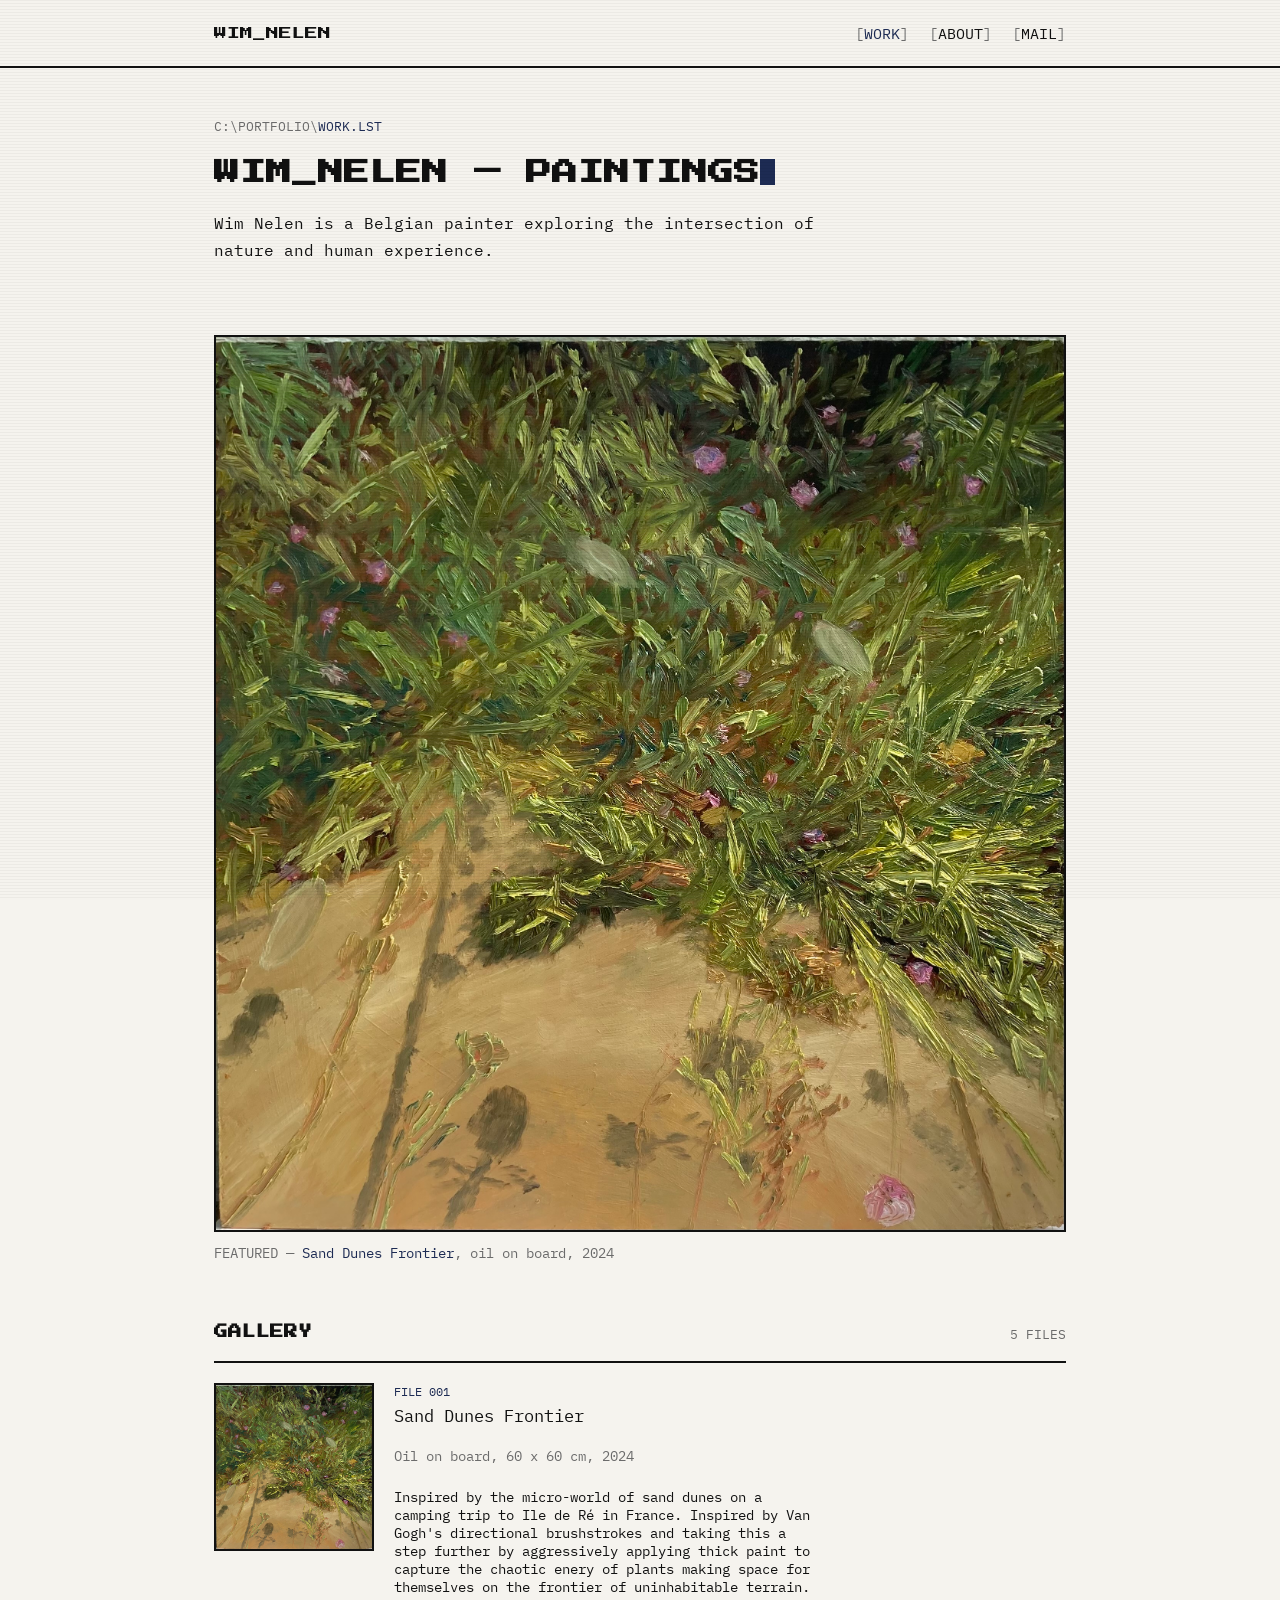
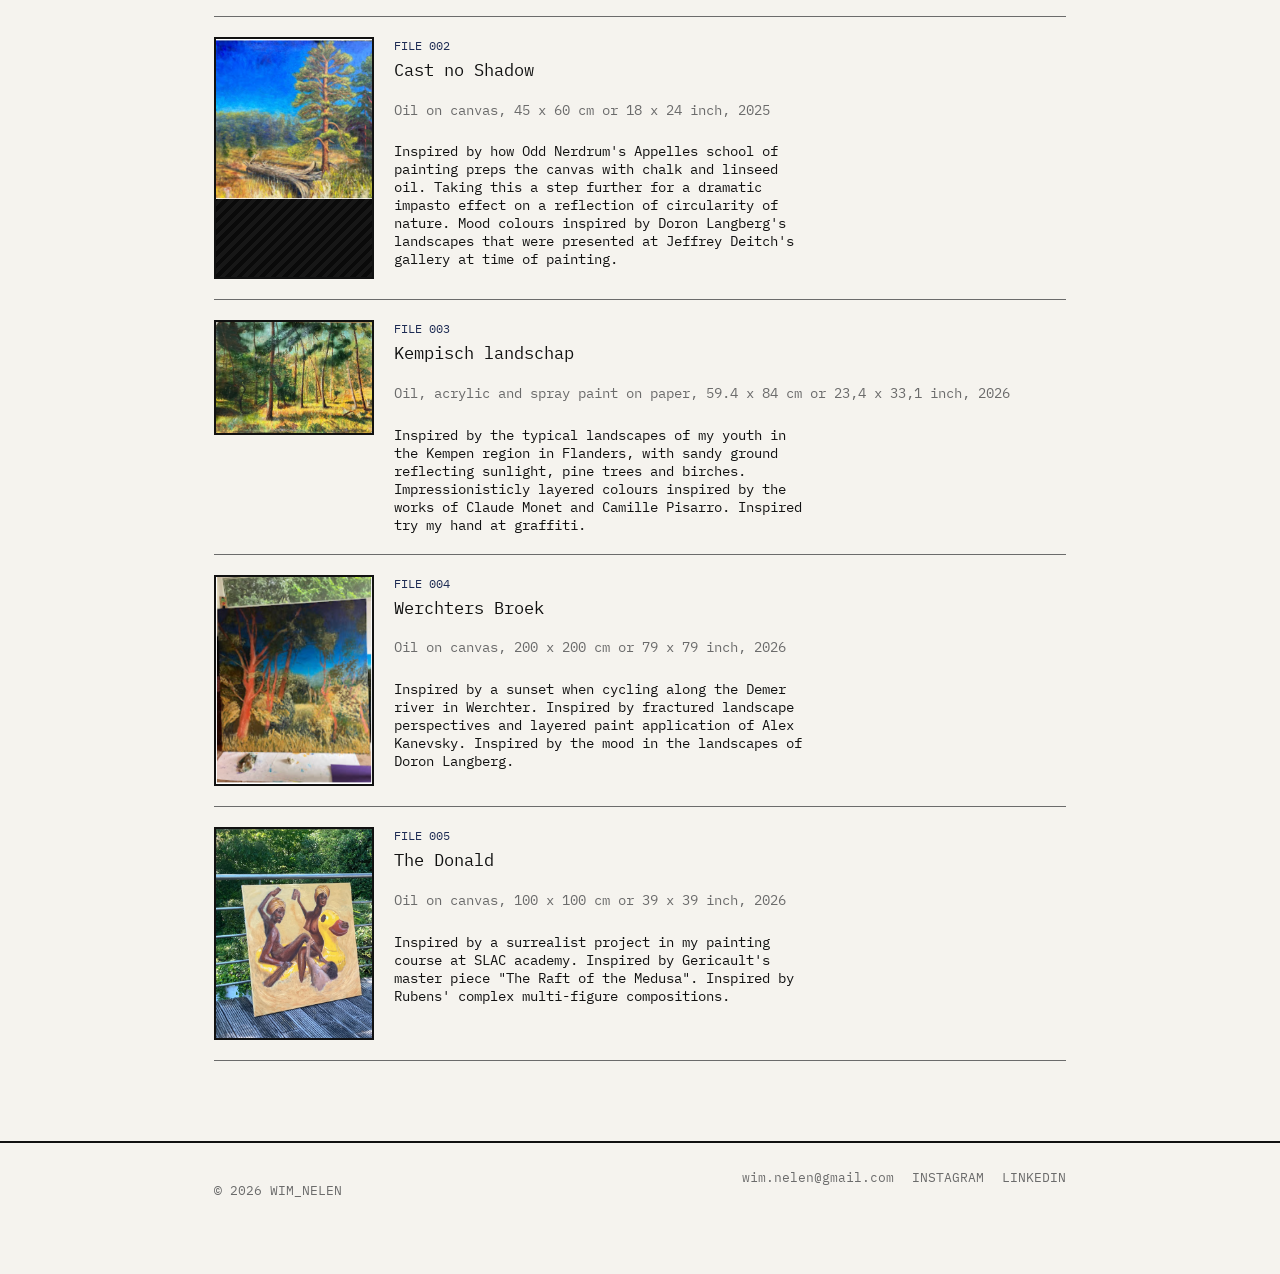
==== index.html @ e788aa65 "Add painting portfolio website" ====
<!DOCTYPE html>
<html lang="en">
<head>
<meta charset="UTF-8">
<meta name="viewport" content="width=device-width, initial-scale=1.0">
<title>Wim Nelen — Paintings</title>
<meta name="description" content="A portfolio of paintings by Wim Nelen.">
<link rel="preconnect" href="https://fonts.googleapis.com">
<link rel="preconnect" href="https://fonts.gstatic.com" crossorigin>
<link href="https://fonts.googleapis.com/css2?family=Press+Start+2P&family=IBM+Plex+Mono:wght@400;500&display=swap" rel="stylesheet">
<link rel="stylesheet" href="styles.css">
</head>
<body>

<nav class="site-nav">
  <div class="wrap">
    <a href="index.html" class="nav-mark">WIM_NELEN</a>
    <ul class="nav-links">
      <li><a href="index.html" class="active">WORK</a></li>
      <li><a href="about.html">ABOUT</a></li>
      <li><a href="mailto:wim.nelen@gmail.com">MAIL</a></li>
    </ul>
  </div>
</nav>

<main class="wrap">

  <header class="banner">
    <div class="path">C:\PORTFOLIO\<span class="accent">WORK.LST</span></div>
    <h1>WIM_NELEN — PAINTINGS<span class="cursor"></span></h1>
    <p>Wim Nelen is a Belgian painter exploring the intersection of nature and human experience.</p>
  </header>

  <div class="feature">
    <div class="feature-canvas">
      <img src="images/Sand-Dunes-Frontier.jpg" alt="Sand Dunes Frontier">
    </div>
  </div>
  <div class="feature-caption">FEATURED — <span class="accent">Sand Dunes Frontier</span>, oil on board, 2024</div>

  <div class="section-head">
    <h2>GALLERY</h2>
    <span class="count">5 FILES</span>
  </div>

  <div class="gallery" id="gallery">

    <button class="piece" data-title="Sand Dunes Frontier" data-meta="Oil on board, 60 x 60 cm or 24 x 24 inch, 2024" data-no="FILE 001" data-tex="tex-1">
      <div class="thumb tex-1">
        <img src="images/Sand-Dunes-Frontier.jpg" alt="Sand Dunes Frontier">
      </div>
      <div class="piece-info">
        <span class="no">FILE 001</span>
        <p class="title">Sand Dunes Frontier</p>
        <p class="meta">Oil on board, 60 x 60 cm, 2024</p>
        <p class="desc">Inspired by the micro-world of sand dunes on a camping trip to Ile de Ré in France. Inspired by Van Gogh's directional brushstrokes and taking this a step further by aggressively applying thick paint to capture the chaotic enery of plants making space for themselves on the frontier of uninhabitable terrain.</p>
      </div>
    </button>

    <button class="piece" data-title="Cast no Shadow" data-meta="Oil on canvas, 45 x 60 cm or 18 x 24 inch, 2025" data-no="FILE 002" data-tex="tex-2">
      <div class="thumb tex-2">
        <img src="images/Cast-no-Shadow.png" alt="original large scale oil painting landscape with pine and dead trunk blue purple sky">
        <video src="images/Cast-no-Shadow.mp4" autoplay muted loop playsinline></video>
      </div>
      <div class="piece-info">
        <span class="no">FILE 002</span>
        <p class="title">Cast no Shadow</p>
        <p class="meta">Oil on canvas, 45 x 60 cm or 18 x 24 inch, 2025</p>
        <p class="desc">Inspired by how Odd Nerdrum's Appelles school of painting preps the canvas with chalk and linseed oil. Taking this a step further for a dramatic impasto effect on a reflection of circularity of nature. Mood colours inspired by Doron Langberg's landscapes that were presented at Jeffrey Deitch's gallery at time of painting.</p>
      </div>
    </button>

    <button class="piece" data-title="Kempisch Landschap" data-meta="Oil, acrylic and spray paint on paper, 59.4 x 84 cm or 23,4 x 33,1 inch, 2026" data-no="FILE 003" data-tex="tex-3">
      <div class="thumb tex-3">
        <img src="images/Kempisch-Landschap.png" alt="acrylic and oil painting with spray paint graffiti of a landscap typical for the Kempen region in Flanders, with pine tree and impressionistic layered brushstrokes">
      </div>
      <div class="piece-info">
        <span class="no">FILE 003</span>
        <p class="title">Kempisch landschap</p>
        <p class="meta">Oil, acrylic and spray paint on paper, 59.4 x 84 cm or 23,4 x 33,1 inch, 2026</p>
        <p class="desc">Inspired by the typical landscapes of my youth in the Kempen region in Flanders, with sandy ground reflecting sunlight, pine trees and birches. Impressionisticly layered colours inspired by the works of Claude Monet and Camille Pisarro. Inspired try my hand at graffiti.</p>
      </div>
    </button>

    <button class="piece" data-title="Werchters Broek" data-meta="Oil on canvas, 200 x 200 cm or 79 x 79 inch, 2026" data-no="FILE 004" data-tex="tex-4">
      <div class="thumb tex-4">
        <img src="images/Werchters-Broek.png" alt="large oil painting of landscape with trees golden hour Werchters Broek">
      </div>
      <div class="piece-info">
        <span class="no">FILE 004</span>
        <p class="title">Werchters Broek</p>
        <p class="meta">Oil on canvas, 200 x 200 cm or 79 x 79 inch, 2026</p>
        <p class="desc">Inspired by a sunset when cycling along the Demer river in Werchter. Inspired by fractured landscape perspectives and layered paint application of Alex Kanevsky. Inspired by the mood in the landscapes of Doron Langberg.</p>
      </div>
    </button>

    <button class="piece" data-title="The Donald" data-meta="Oil on canvas, 100 x 100 cm or 39 x 39 inch, 2026" data-no="FILE 005" data-tex="tex-5">
      <div class="thumb tex-5">
        <img src="images/The-Donald.png" alt="classically glazed oil painting of a nautical tragedy on a stormy golden sea with duck and characters throwing stones">
      </div>
      <div class="piece-info">
        <span class="no">FILE 005</span>
        <p class="title">The Donald</p>
        <p class="meta">Oil on canvas, 100 x 100 cm or 39 x 39 inch, 2026</p>
        <p class="desc">Inspired by a surrealist project in my painting course at SLAC academy. Inspired by Gericault's master piece "The Raft of the Medusa". Inspired by Rubens' complex multi-figure compositions.</p>
      </div>
    </button>

    

  </div>
</main>

<div class="lightbox" id="lightbox">
  <div class="lightbox-inner">
    <div class="lightbox-canvas" id="lightbox-canvas"></div>
    <div class="lightbox-plaque">
      <div class="no" id="lightbox-no"></div>
      <div class="title" id="lightbox-title"></div>
      <div class="meta" id="lightbox-meta"></div>
      <div class="desc" id="lightbox-desc"></div>
    </div>
  </div>
  <button class="lightbox-close" id="lightbox-close" aria-label="Close">[X]</button>
</div>

<footer class="site-footer">
  <div class="wrap">
    <p>© <span id="year"></span> WIM_NELEN</p>
    <div class="footer-links">
      <a href="mailto:wim.nelen@gmail.com">wim.nelen@gmail.com</a>
      <a href="https://instagram.com/wim_nelen" target="_blank" rel="noopener">INSTAGRAM</a>
      <a href="https://linkedin.com/in/wim-nelen-cfa-38a41722/" target="_blank" rel="noopener">LINKEDIN</a>
    </div>
  </div>
</footer>

<script src="script.js"></script>
</body>
</html>
---- styles.css ----
/* =========================================================
   Design tokens — old terminal / early home computer.
   Gallery-white screen, one dark-blue accent, pixel type, hard edges.
   No gradients, no shadows, no rounded corners, no blur.
   ========================================================= */
:root {
  --bg: #F5F3EE;
  --fg: #111111;
  --accent: #1D2B53;   /* dark blue */
  --dim: #6B6B6B;

  --display: 'Press Start 2P', monospace;
  --body: 'IBM Plex Mono', 'Courier New', monospace;

  --max-w: 900px;
  --border: 2px solid var(--fg);
}

* { box-sizing: border-box; }

body {
  margin: 0;
  background: var(--bg);
  color: var(--fg);
  font-family: var(--body);
  font-size: 16px;
  line-height: 1.65;
}

a { color: var(--accent); text-decoration: none; }
a:hover { text-decoration: underline; }

img, video { max-width: 100%; display: block; }

.wrap {
  max-width: var(--max-w);
  margin: 0 auto;
  padding: 0 24px;
}

/* faint scanlines -- the one atmospheric touch, kept subtle */
body::before {
  content: '';
  position: fixed;
  inset: 0;
  pointer-events: none;
  z-index: 200;
  background: repeating-linear-gradient(
    to bottom,
    rgba(0,0,0,0.035) 0px,
    rgba(0,0,0,0.035) 1px,
    transparent 1px,
    transparent 3px
  );
}

/* =========================================================
   Nav -- a command prompt
   ========================================================= */
.site-nav {
  border-bottom: var(--border);
  padding: 20px 0;
}

.site-nav .wrap {
  display: flex;
  align-items: center;
  justify-content: space-between;
  flex-wrap: wrap;
  gap: 12px;
}

.nav-mark {
  font-family: var(--display);
  font-size: 0.8rem;
  color: var(--fg);
}

.nav-links {
  display: flex;
  gap: 20px;
  list-style: none;
  margin: 0;
  padding: 0;
}

.nav-links a {
  color: var(--fg);
  font-size: 0.95rem;
}

.nav-links a::before { content: '['; color: var(--dim); }
.nav-links a::after { content: ']'; color: var(--dim); }
.nav-links a:hover,
.nav-links a.active { color: var(--accent); text-decoration: none; }

/* =========================================================
   Banner
   ========================================================= */
.banner {
  padding: 48px 0 32px;
}

.banner .path {
  font-size: 0.8rem;
  color: var(--dim);
  margin-bottom: 14px;
}

.banner .path .accent { color: var(--accent); }

.banner h1 {
  font-family: var(--display);
  font-size: clamp(1.1rem, 3.2vw, 1.6rem);
  line-height: 1.6;
  margin: 0 0 18px;
  color: var(--fg);
}

.banner .cursor {
  display: inline-block;
  width: 0.6em;
  height: 1em;
  background: var(--accent);
  vertical-align: text-bottom;
  animation: blink 1s steps(1) infinite;
}

@keyframes blink {
  50% { opacity: 0; }
}

.banner p {
  max-width: 60ch;
  color: var(--fg);
}

/* =========================================================
   Featured image block
   ========================================================= */
.feature {
  border: var(--border);
  margin: 24px 0 8px;
}

.feature-canvas {
  aspect-ratio: 16 / 9;
  position: relative;
  filter: grayscale(0.35) contrast(1.1);
  background:
    repeating-linear-gradient(45deg, #1a1a1a 0px, #1a1a1a 6px, #0d0d0d 6px, #0d0d0d 12px);
}

/* Once a real photo or video is dropped in, drop the fixed 16:9 shape
   and size the box to the media's own proportions instead. */
.feature-canvas:has(img),
.feature-canvas:has(video) {
  aspect-ratio: auto;
  filter: none;
  background: none;
}

.feature-canvas img,
.feature-canvas video {
  width: 100%;
  height: auto;
  display: block;
}

.placeholder-label {
  position: absolute;
  inset: 0;
  display: flex;
  align-items: center;
  justify-content: center;
  text-align: center;
  padding: 20px;
  font-size: 0.85rem;
  color: var(--dim);
}

.feature-caption {
  font-size: 0.85rem;
  color: var(--dim);
  margin: 10px 0 40px;
}

.feature-caption .accent { color: var(--accent); }

/* =========================================================
   Section head
   ========================================================= */
.section-head {
  display: flex;
  justify-content: space-between;
  align-items: baseline;
  margin: 56px 0 8px;
}

.section-head h2 {
  font-family: var(--display);
  font-size: 0.85rem;
  margin: 0;
  color: var(--fg);
}

.section-head .count {
  font-size: 0.8rem;
  color: var(--dim);
}

/* =========================================================
   Gallery -- a directory listing
   ========================================================= */
.gallery {
  margin: 16px 0 80px;
  border-top: var(--border);
}

.piece {
  display: grid;
  grid-template-columns: 160px 1fr;
  gap: 20px;
  width: 100%;
  text-align: left;
  background: none;
  border: none;
  border-bottom: 1px solid var(--dim);
  padding: 20px 0;
  color: var(--fg);
  font-family: var(--body);
  cursor: pointer;
}

.piece:hover { background: rgba(29, 43, 83, 0.06); }
.piece:hover .thumb { border-color: var(--accent); }

.thumb {
  aspect-ratio: 4 / 3;
  border: var(--border);
  position: relative;
  filter: grayscale(0.35) contrast(1.1);
}

/* Once a real photo or video replaces the placeholder, drop the fixed
   4:3 shape and size the frame to the media's own proportions instead —
   no cropping or squishing regardless of the painting's orientation. */
.thumb:has(img),
.thumb:has(video) {
  aspect-ratio: auto;
  filter: none;
}

.thumb img,
.thumb video {
  width: 100%;
  height: auto;
  display: block;
}

.thumb-label {
  position: absolute;
  inset: 0;
  display: flex;
  align-items: center;
  justify-content: center;
  text-align: center;
  padding: 8px;
  font-size: 0.68rem;
  color: var(--dim);
}

.piece-info {
  display: flex;
  flex-direction: column;
  justify-content: center;
}

.piece-info .no {
  font-size: 0.78rem;
  color: var(--accent);
  margin-bottom: 6px;
}

.piece-info .title {
  font-size: 1.05rem;
  margin: 0 0 6px;
  color: var(--fg);
}

.piece-info .meta {
  font-size: 0.85rem;
  color: var(--dim);
}

.piece-info .desc {
  font-size: 0.85rem;
  color: var(--fg);
  margin: 10px 0 0;
  max-width: 52ch;
}

/* placeholder textures -- flat dither/hatch patterns, no color gradients */
.tex-1 { background: repeating-linear-gradient(45deg, #1a1a1a 0px, #1a1a1a 5px, #0a0a0a 5px, #0a0a0a 10px); }
.tex-2 { background: repeating-linear-gradient(-45deg, #171717 0px, #171717 4px, #0a0a0a 4px, #0a0a0a 8px); }
.tex-3 { background: repeating-linear-gradient(90deg, #1c1c1c 0px, #1c1c1c 3px, #0a0a0a 3px, #0a0a0a 9px); }
.tex-4 { background: repeating-linear-gradient(0deg, #191919 0px, #191919 5px, #0a0a0a 5px, #0a0a0a 11px); }
.tex-5 { background: repeating-linear-gradient(135deg, #1a1a1a 0px, #1a1a1a 4px, #0a0a0a 4px, #0a0a0a 10px); }
.tex-6 { background: repeating-linear-gradient(60deg, #181818 0px, #181818 6px, #0a0a0a 6px, #0a0a0a 12px); }

/* =========================================================
   Lightbox
   ========================================================= */
.lightbox {
  position: fixed;
  inset: 0;
  background: rgba(245, 243, 238, 0.97);
  display: none;
  align-items: center;
  justify-content: center;
  z-index: 100;
  padding: 32px;
}

.lightbox.open { display: flex; }

.lightbox-inner {
  max-width: 700px;
  width: 100%;
  border: var(--border);
}

.lightbox-canvas {
  display: flex;
  align-items: center;
  justify-content: center;
  min-height: 200px;
}

/* Placeholder swatch fallback, applied only when no real media is loaded */
.lightbox-canvas.tex-1, .lightbox-canvas.tex-2, .lightbox-canvas.tex-3,
.lightbox-canvas.tex-4, .lightbox-canvas.tex-5, .lightbox-canvas.tex-6 {
  aspect-ratio: 4 / 3;
  width: 100%;
  filter: grayscale(0.35) contrast(1.1);
  position: relative;
}

.lightbox-canvas img,
.lightbox-canvas video {
  max-width: 100%;
  max-height: 80vh;
  width: auto;
  height: auto;
  margin: 0 auto;
}

.lightbox-plaque {
  padding: 18px 20px 22px;
  border-top: var(--border);
}

.lightbox-plaque .no { font-size: 0.78rem; color: var(--accent); }
.lightbox-plaque .title { font-size: 1.1rem; margin: 8px 0 4px; color: var(--fg); }
.lightbox-plaque .meta { font-size: 0.85rem; color: var(--dim); }
.lightbox-plaque .desc { font-size: 0.9rem; color: var(--fg); margin-top: 12px; max-width: 52ch; }

.lightbox-close {
  position: absolute;
  top: 24px;
  right: 28px;
  background: none;
  border: var(--border);
  color: var(--fg);
  width: 40px;
  height: 40px;
  font-family: var(--body);
  font-size: 1rem;
  cursor: pointer;
}

.lightbox-close:hover { color: var(--accent); border-color: var(--accent); }

/* =========================================================
   About page
   ========================================================= */
.about-hero {
  display: grid;
  grid-template-columns: 220px 1fr;
  gap: 32px;
  margin: 48px 0 56px;
  align-items: start;
}

.portrait {
  aspect-ratio: 3 / 4;
  border: var(--border);
  position: relative;
  filter: grayscale(0.35) contrast(1.1);
  background: repeating-linear-gradient(45deg, #1a1a1a 0px, #1a1a1a 5px, #0a0a0a 5px, #0a0a0a 10px);
}

.portrait:has(img),
.portrait:has(video) {
  aspect-ratio: auto;
  filter: none;
  background: none;
}

.portrait img,
.portrait video {
  width: 100%;
  height: auto;
  display: block;
}

.about-copy p { margin: 0 0 16px; max-width: 62ch; }

.about-copy .quote {
  border-left: 2px solid var(--accent);
  padding-left: 16px;
  margin: 24px 0;
  color: var(--fg);
}

/* config-file style facts list */
.facts {
  margin: 64px 0;
  border-top: var(--border);
  border-bottom: var(--border);
  padding: 4px 0;
}

.fact-row {
  display: grid;
  grid-template-columns: 160px 1fr;
  gap: 16px;
  padding: 10px 0;
  border-bottom: 1px dashed var(--dim);
  font-size: 0.9rem;
}

.fact-row:last-child { border-bottom: none; }

.fact-row .key { color: var(--accent); }
.fact-row .val { color: var(--fg); }

/* =========================================================
   Subscribe form
   ========================================================= */
.sub-form {
  display: flex;
  flex-direction: column;
  gap: 18px;
  max-width: 420px;
  margin: 20px 0 12px;
}

.sub-form label {
  display: block;
  font-size: 0.78rem;
  color: var(--accent);
  margin-bottom: 6px;
}

.sub-form input[type="text"],
.sub-form input[type="email"] {
  width: 100%;
  background: transparent;
  border: var(--border);
  color: var(--fg);
  font-family: var(--body);
  font-size: 0.95rem;
  padding: 10px 12px;
}

.sub-form input[type="text"]:focus,
.sub-form input[type="email"]:focus {
  outline: 2px solid var(--accent);
  outline-offset: 2px;
}

.sub-submit {
  align-self: flex-start;
  background: transparent;
  border: var(--border);
  color: var(--fg);
  font-family: var(--body);
  font-size: 0.95rem;
  padding: 10px 20px;
  cursor: pointer;
}

.sub-submit:hover:not(:disabled) {
  background: var(--accent);
  border-color: var(--accent);
  color: var(--bg);
}

.sub-submit:disabled {
  color: var(--dim);
  cursor: default;
}

.sub-message {
  border: var(--border);
  padding: 16px 18px;
  margin: 20px 0 12px;
  max-width: 420px;
  font-size: 0.9rem;
}

.sub-message.error { color: var(--dim); }

/* =========================================================
   Footer
   ========================================================= */
.site-footer {
  border-top: var(--border);
  padding: 24px 0 60px;
  font-size: 0.8rem;
  color: var(--dim);
}

.site-footer .wrap {
  display: flex;
  justify-content: space-between;
  flex-wrap: wrap;
  gap: 10px;
}

.footer-links {
  display: flex;
  gap: 18px;
  flex-wrap: wrap;
}

.site-footer a { color: var(--dim); }
.site-footer a:hover { color: var(--accent); }

/* =========================================================
   Responsive
   ========================================================= */
@media (max-width: 640px) {
  .piece { grid-template-columns: 100px 1fr; gap: 14px; }
  .about-hero { grid-template-columns: 1fr; }
  .fact-row { grid-template-columns: 120px 1fr; }
  .nav-links { gap: 12px; }
  .nav-links a { font-size: 0.85rem; }
}

@media (max-width: 480px) {
  .lightbox { padding: 16px; }
  .lightbox-close { top: 16px; right: 16px; width: 34px; height: 34px; }
  .banner .path { font-size: 0.7rem; }
  .piece { grid-template-columns: 84px 1fr; gap: 12px; }
  .thumb-label, .placeholder-label { font-size: 0.62rem; }
}

@media (prefers-reduced-motion: reduce) {
  .banner .cursor { animation: none; }
}

:focus-visible {
  outline: 2px solid var(--accent);
  outline-offset: 2px;
}
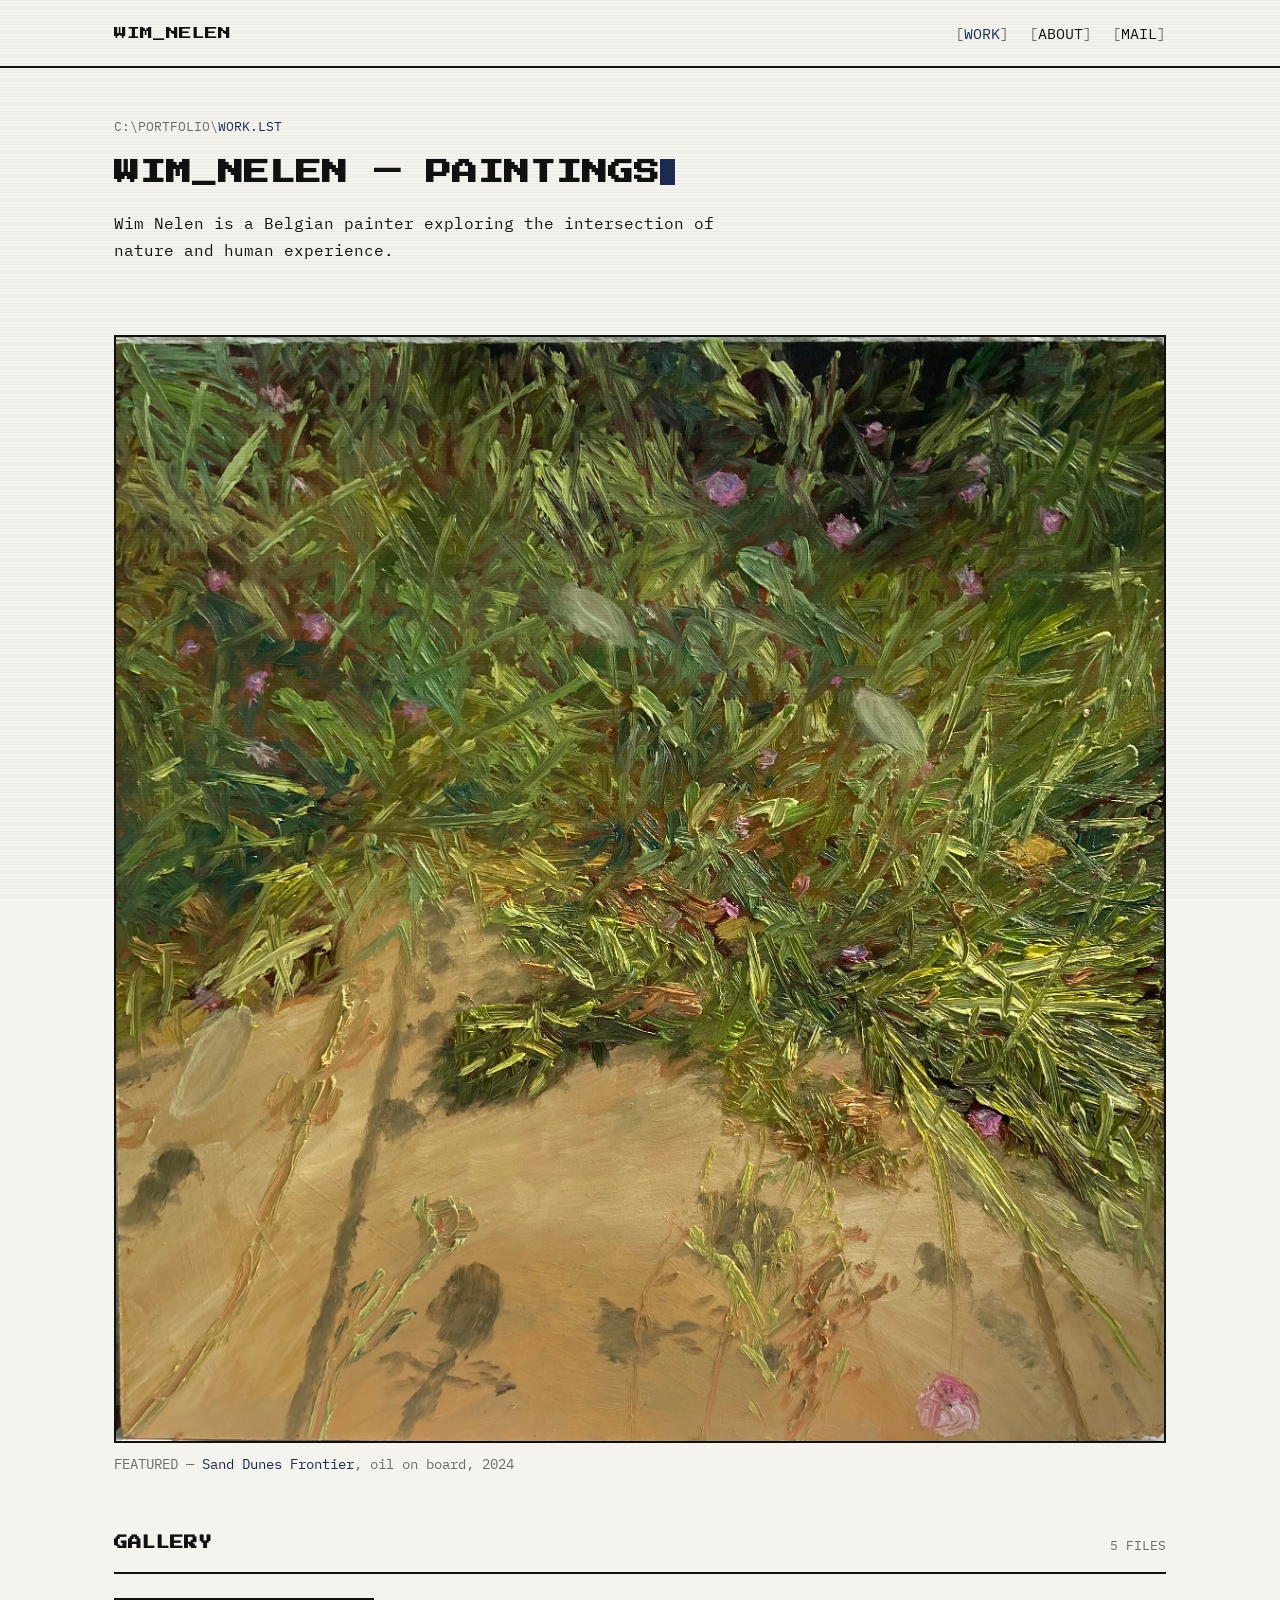
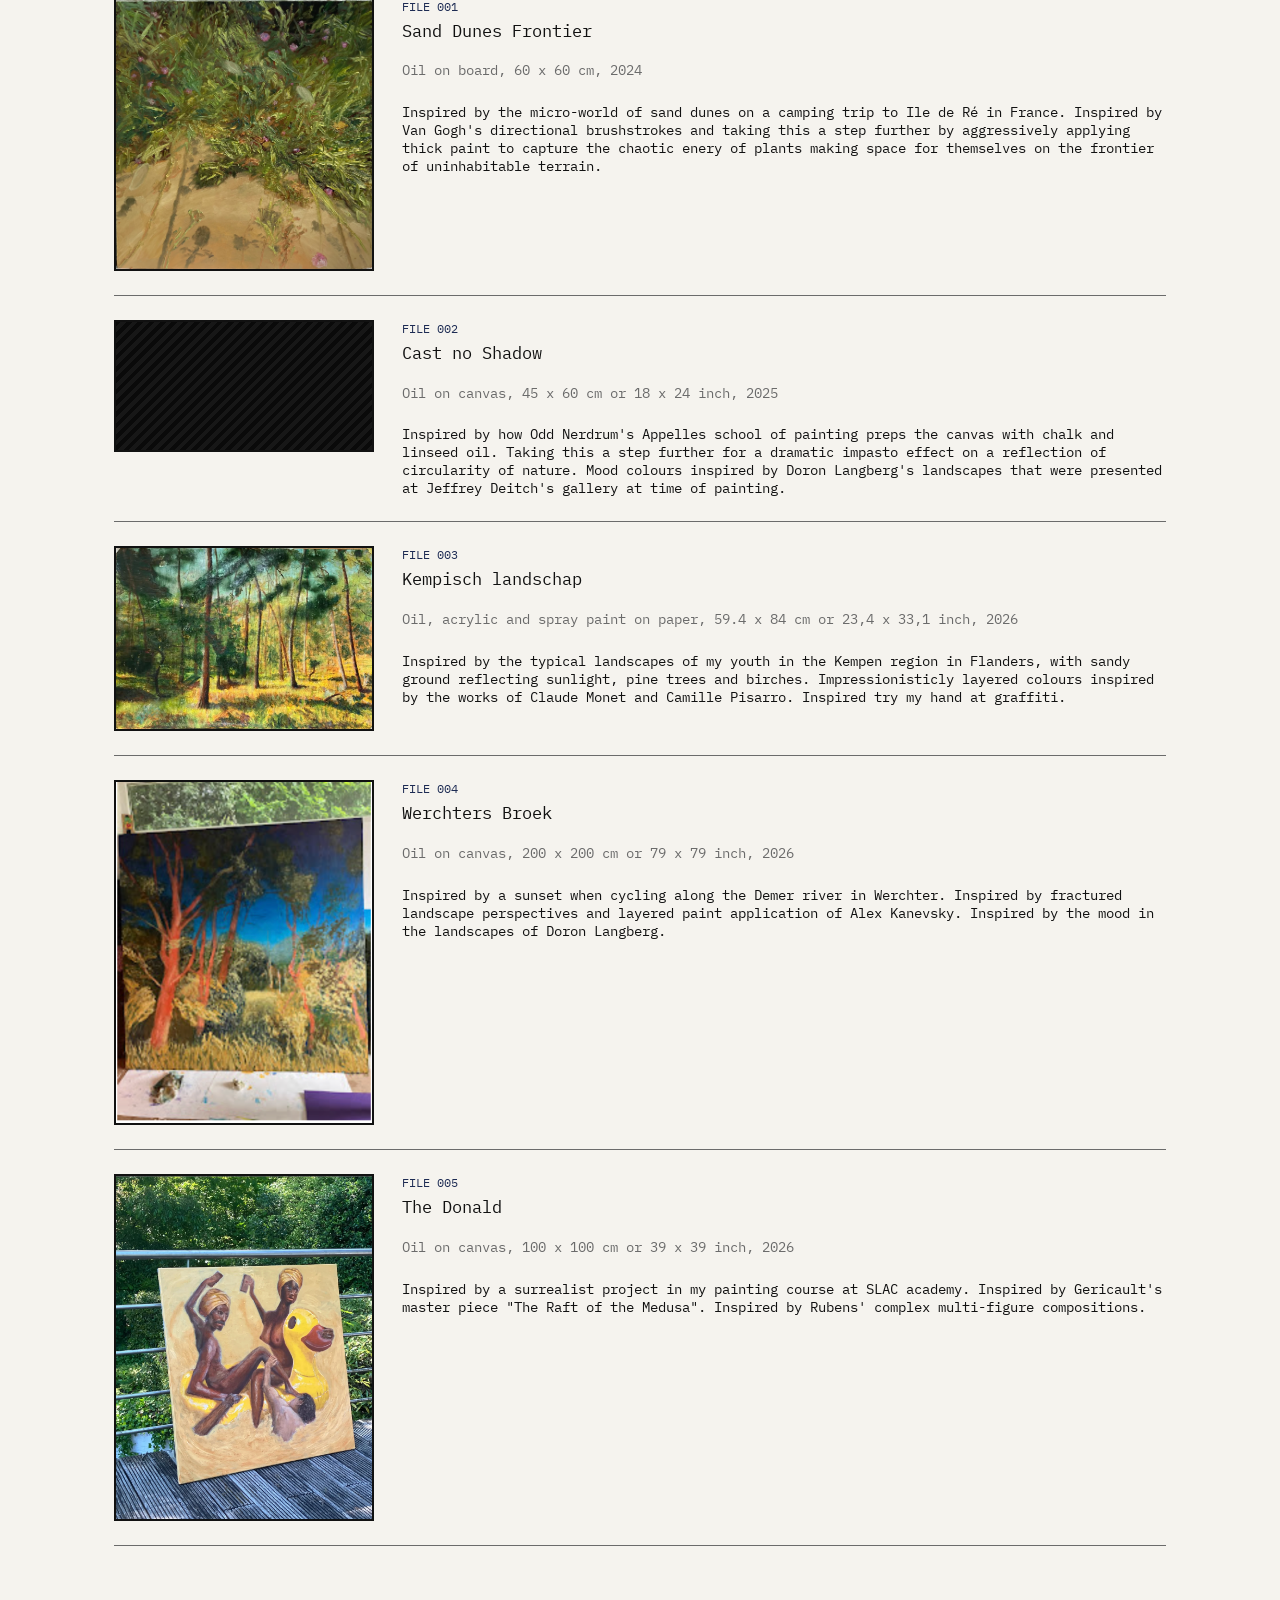
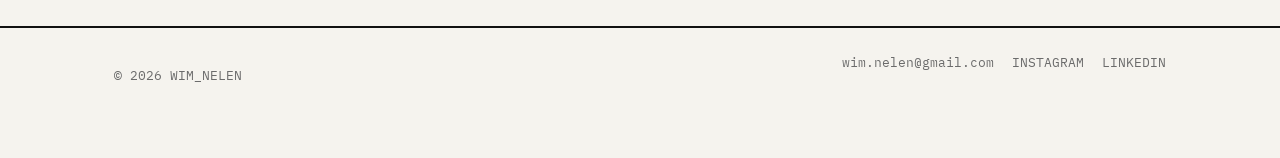
==== commit 65f69d01: "Update website content and behavior" ====
--- a/index.html
+++ b/index.html
@@ -59,7 +59,6 @@
 
     <button class="piece" data-title="Cast no Shadow" data-meta="Oil on canvas, 45 x 60 cm or 18 x 24 inch, 2025" data-no="FILE 002" data-tex="tex-2">
       <div class="thumb tex-2">
-        <img src="images/Cast-no-Shadow.png" alt="original large scale oil painting landscape with pine and dead trunk blue purple sky">
         <video src="images/Cast-no-Shadow.mp4" autoplay muted loop playsinline></video>
       </div>
       <div class="piece-info">
--- a/styles.css
+++ b/styles.css
@@ -12,7 +12,7 @@
   --display: 'Press Start 2P', monospace;
   --body: 'IBM Plex Mono', 'Courier New', monospace;
 
-  --max-w: 900px;
+  --max-w: 1100px;
   --border: 2px solid var(--fg);
 }
 
@@ -219,17 +219,18 @@
 
 .piece {
   display: grid;
-  grid-template-columns: 160px 1fr;
-  gap: 20px;
+  grid-template-columns: 260px 1fr;
+  gap: 28px;
   width: 100%;
   text-align: left;
   background: none;
   border: none;
   border-bottom: 1px solid var(--dim);
-  padding: 20px 0;
+  padding: 24px 0;
   color: var(--fg);
   font-family: var(--body);
   cursor: pointer;
+  align-items: start;
 }
 
 .piece:hover { background: rgba(29, 43, 83, 0.06); }
@@ -273,7 +274,7 @@
 .piece-info {
   display: flex;
   flex-direction: column;
-  justify-content: center;
+  justify-content: flex-start;
 }
 
 .piece-info .no {
@@ -297,7 +298,6 @@
   font-size: 0.85rem;
   color: var(--fg);
   margin: 10px 0 0;
-  max-width: 52ch;
 }
 
 /* placeholder textures -- flat dither/hatch patterns, no color gradients */
@@ -327,6 +327,9 @@
 .lightbox-inner {
   max-width: 700px;
   width: 100%;
+  max-height: 92vh;
+  display: flex;
+  flex-direction: column;
   border: var(--border);
 }
 
@@ -334,7 +337,9 @@
   display: flex;
   align-items: center;
   justify-content: center;
-  min-height: 200px;
+  min-height: 0;
+  flex: 1 1 auto;
+  overflow: hidden;
 }
 
 /* Placeholder swatch fallback, applied only when no real media is loaded */
@@ -349,13 +354,15 @@
 .lightbox-canvas img,
 .lightbox-canvas video {
   max-width: 100%;
-  max-height: 80vh;
+  max-height: 100%;
   width: auto;
   height: auto;
   margin: 0 auto;
+  object-fit: contain;
 }
 
 .lightbox-plaque {
+  flex: 0 0 auto;
   padding: 18px 20px 22px;
   border-top: var(--border);
 }
@@ -363,7 +370,6 @@
 .lightbox-plaque .no { font-size: 0.78rem; color: var(--accent); }
 .lightbox-plaque .title { font-size: 1.1rem; margin: 8px 0 4px; color: var(--fg); }
 .lightbox-plaque .meta { font-size: 0.85rem; color: var(--dim); }
-.lightbox-plaque .desc { font-size: 0.9rem; color: var(--fg); margin-top: 12px; max-width: 52ch; }
 
 .lightbox-close {
   position: absolute;
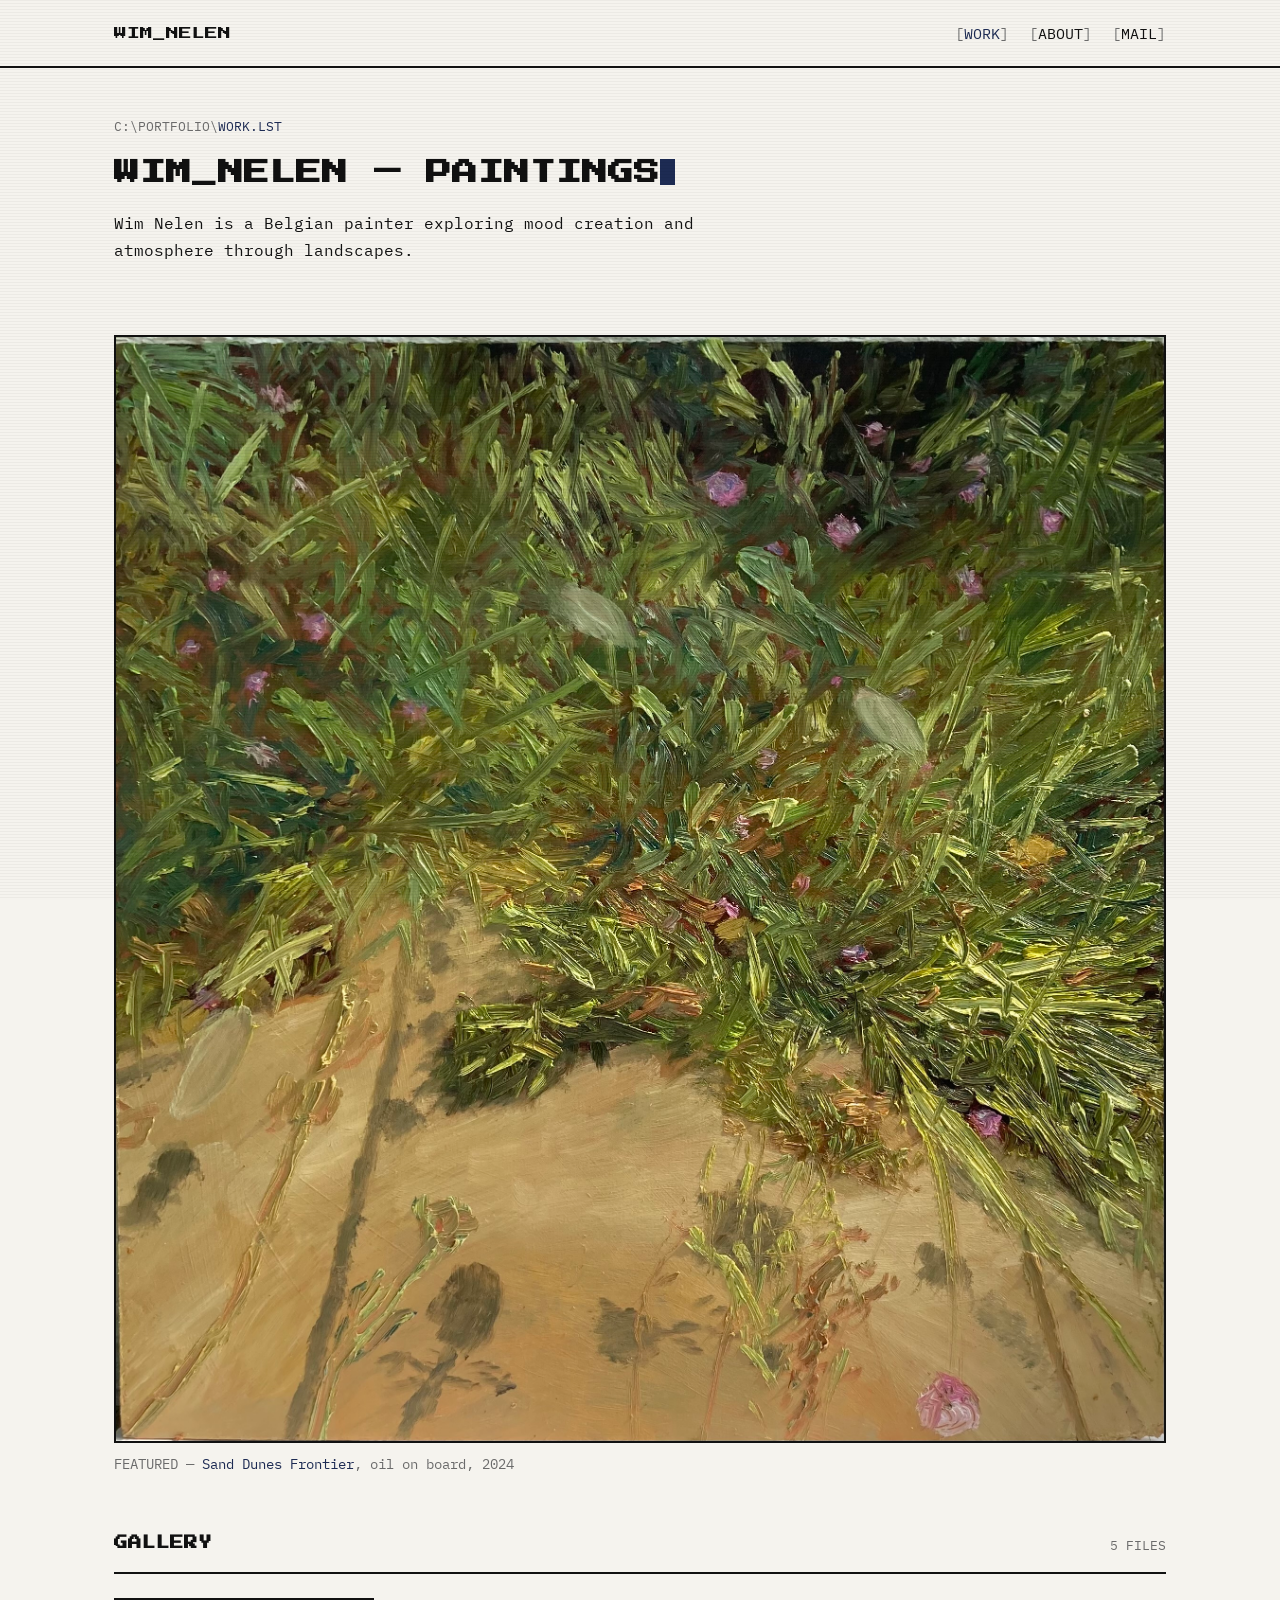
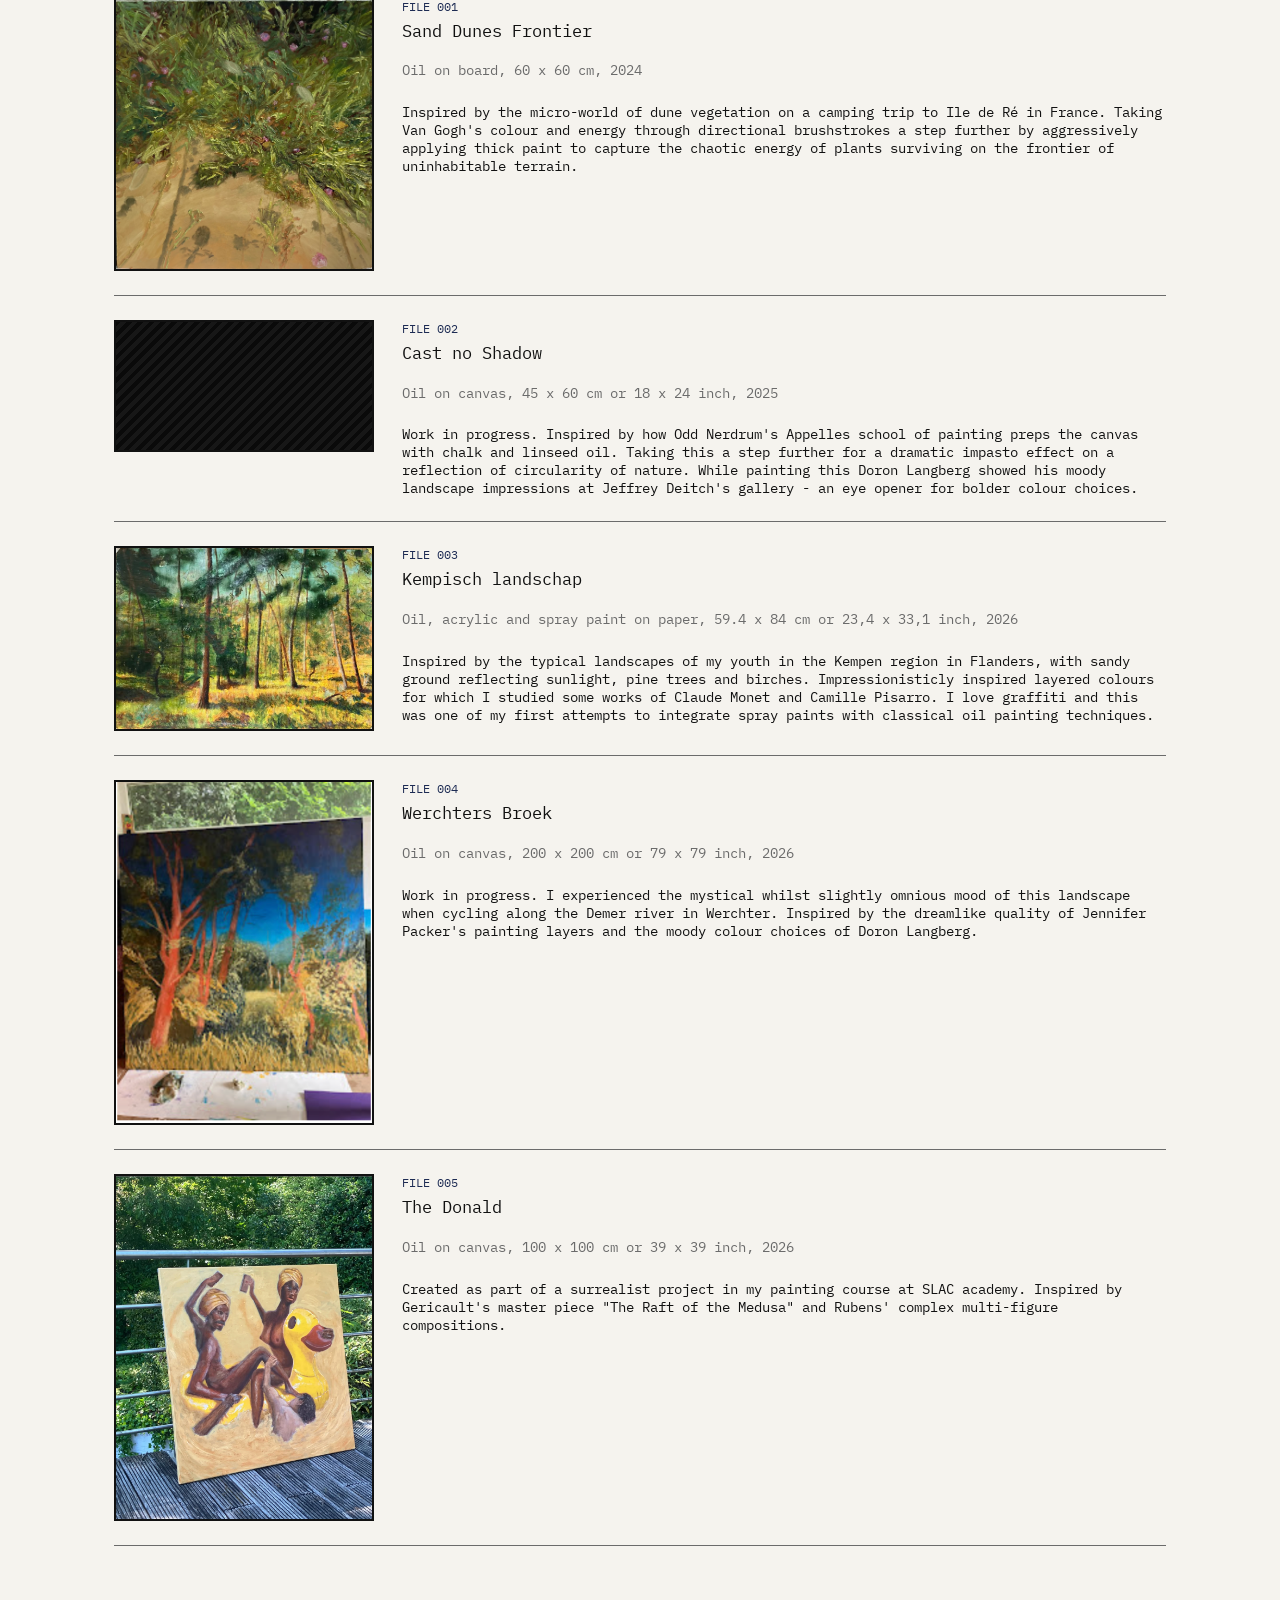
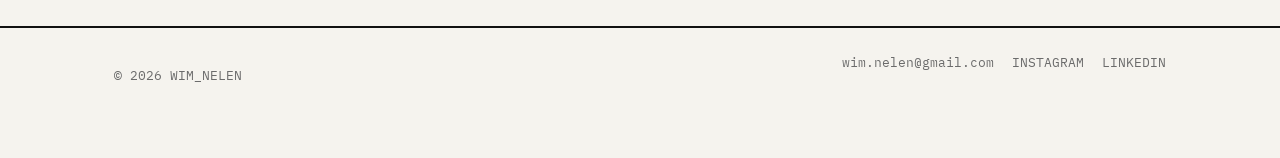
==== commit 113c6edb: "Update website copy" ====
--- a/index.html
+++ b/index.html
@@ -28,7 +28,7 @@
   <header class="banner">
     <div class="path">C:\PORTFOLIO\<span class="accent">WORK.LST</span></div>
     <h1>WIM_NELEN — PAINTINGS<span class="cursor"></span></h1>
-    <p>Wim Nelen is a Belgian painter exploring the intersection of nature and human experience.</p>
+    <p>Wim Nelen is a Belgian painter exploring mood creation and atmosphere through landscapes.</p>
   </header>
 
   <div class="feature">
@@ -53,7 +53,7 @@
         <span class="no">FILE 001</span>
         <p class="title">Sand Dunes Frontier</p>
         <p class="meta">Oil on board, 60 x 60 cm, 2024</p>
-        <p class="desc">Inspired by the micro-world of sand dunes on a camping trip to Ile de Ré in France. Inspired by Van Gogh's directional brushstrokes and taking this a step further by aggressively applying thick paint to capture the chaotic enery of plants making space for themselves on the frontier of uninhabitable terrain.</p>
+        <p class="desc">Inspired by the micro-world of dune vegetation on a camping trip to Ile de Ré in France. Taking Van Gogh's colour and energy through directional brushstrokes a step further by aggressively applying thick paint to capture the chaotic energy of plants surviving on the frontier of uninhabitable terrain.</p>
       </div>
     </button>
 
@@ -65,7 +65,7 @@
         <span class="no">FILE 002</span>
         <p class="title">Cast no Shadow</p>
         <p class="meta">Oil on canvas, 45 x 60 cm or 18 x 24 inch, 2025</p>
-        <p class="desc">Inspired by how Odd Nerdrum's Appelles school of painting preps the canvas with chalk and linseed oil. Taking this a step further for a dramatic impasto effect on a reflection of circularity of nature. Mood colours inspired by Doron Langberg's landscapes that were presented at Jeffrey Deitch's gallery at time of painting.</p>
+        <p class="desc">Work in progress. Inspired by how Odd Nerdrum's Appelles school of painting preps the canvas with chalk and linseed oil. Taking this a step further for a dramatic impasto effect on a reflection of circularity of nature. While painting this Doron Langberg showed his moody landscape impressions at Jeffrey Deitch's gallery - an eye opener for bolder colour choices.</p>
       </div>
     </button>
 
@@ -77,7 +77,7 @@
         <span class="no">FILE 003</span>
         <p class="title">Kempisch landschap</p>
         <p class="meta">Oil, acrylic and spray paint on paper, 59.4 x 84 cm or 23,4 x 33,1 inch, 2026</p>
-        <p class="desc">Inspired by the typical landscapes of my youth in the Kempen region in Flanders, with sandy ground reflecting sunlight, pine trees and birches. Impressionisticly layered colours inspired by the works of Claude Monet and Camille Pisarro. Inspired try my hand at graffiti.</p>
+        <p class="desc">Inspired by the typical landscapes of my youth in the Kempen region in Flanders, with sandy ground reflecting sunlight, pine trees and birches. Impressionisticly inspired layered colours for which I studied some works of Claude Monet and Camille Pisarro. I love graffiti and this was one of my first attempts to integrate spray paints with classical oil painting techniques.</p>
       </div>
     </button>
 
@@ -89,7 +89,7 @@
         <span class="no">FILE 004</span>
         <p class="title">Werchters Broek</p>
         <p class="meta">Oil on canvas, 200 x 200 cm or 79 x 79 inch, 2026</p>
-        <p class="desc">Inspired by a sunset when cycling along the Demer river in Werchter. Inspired by fractured landscape perspectives and layered paint application of Alex Kanevsky. Inspired by the mood in the landscapes of Doron Langberg.</p>
+        <p class="desc">Work in progress. I experienced the mystical whilst slightly omnious mood of this landscape when cycling along the Demer river in Werchter. Inspired by the dreamlike quality of Jennifer Packer's painting layers and the moody colour choices of Doron Langberg.</p>
       </div>
     </button>
 
@@ -101,7 +101,7 @@
         <span class="no">FILE 005</span>
         <p class="title">The Donald</p>
         <p class="meta">Oil on canvas, 100 x 100 cm or 39 x 39 inch, 2026</p>
-        <p class="desc">Inspired by a surrealist project in my painting course at SLAC academy. Inspired by Gericault's master piece "The Raft of the Medusa". Inspired by Rubens' complex multi-figure compositions.</p>
+        <p class="desc">Created as part of a surrealist project in my painting course at SLAC academy. Inspired by Gericault's master piece "The Raft of the Medusa" and Rubens' complex multi-figure compositions.</p>
       </div>
     </button>
 
--- a/styles.css
+++ b/styles.css
@@ -17,6 +17,8 @@
 }
 
 * { box-sizing: border-box; }
+
+[hidden] { display: none !important; }
 
 body {
   margin: 0;
@@ -361,6 +363,26 @@
   object-fit: contain;
 }
 
+.lightbox-canvas img { cursor: zoom-in; }
+
+/* Zoomed state — click the image to toggle. Shows it at full natural
+   size and lets the visitor scroll around to see detail up close. */
+.lightbox-canvas.zoomed {
+  overflow: auto;
+  align-items: flex-start;
+  justify-content: flex-start;
+  cursor: zoom-out;
+}
+
+.lightbox-canvas.zoomed img {
+  max-width: none;
+  max-height: none;
+  width: auto;
+  height: auto;
+  margin: 0;
+  cursor: zoom-out;
+}
+
 .lightbox-plaque {
   flex: 0 0 auto;
   padding: 18px 20px 22px;
@@ -523,6 +545,7 @@
    ========================================================= */
 .site-footer {
   border-top: var(--border);
+  margin-top: 48px;
   padding: 24px 0 60px;
   font-size: 0.8rem;
   color: var(--dim);
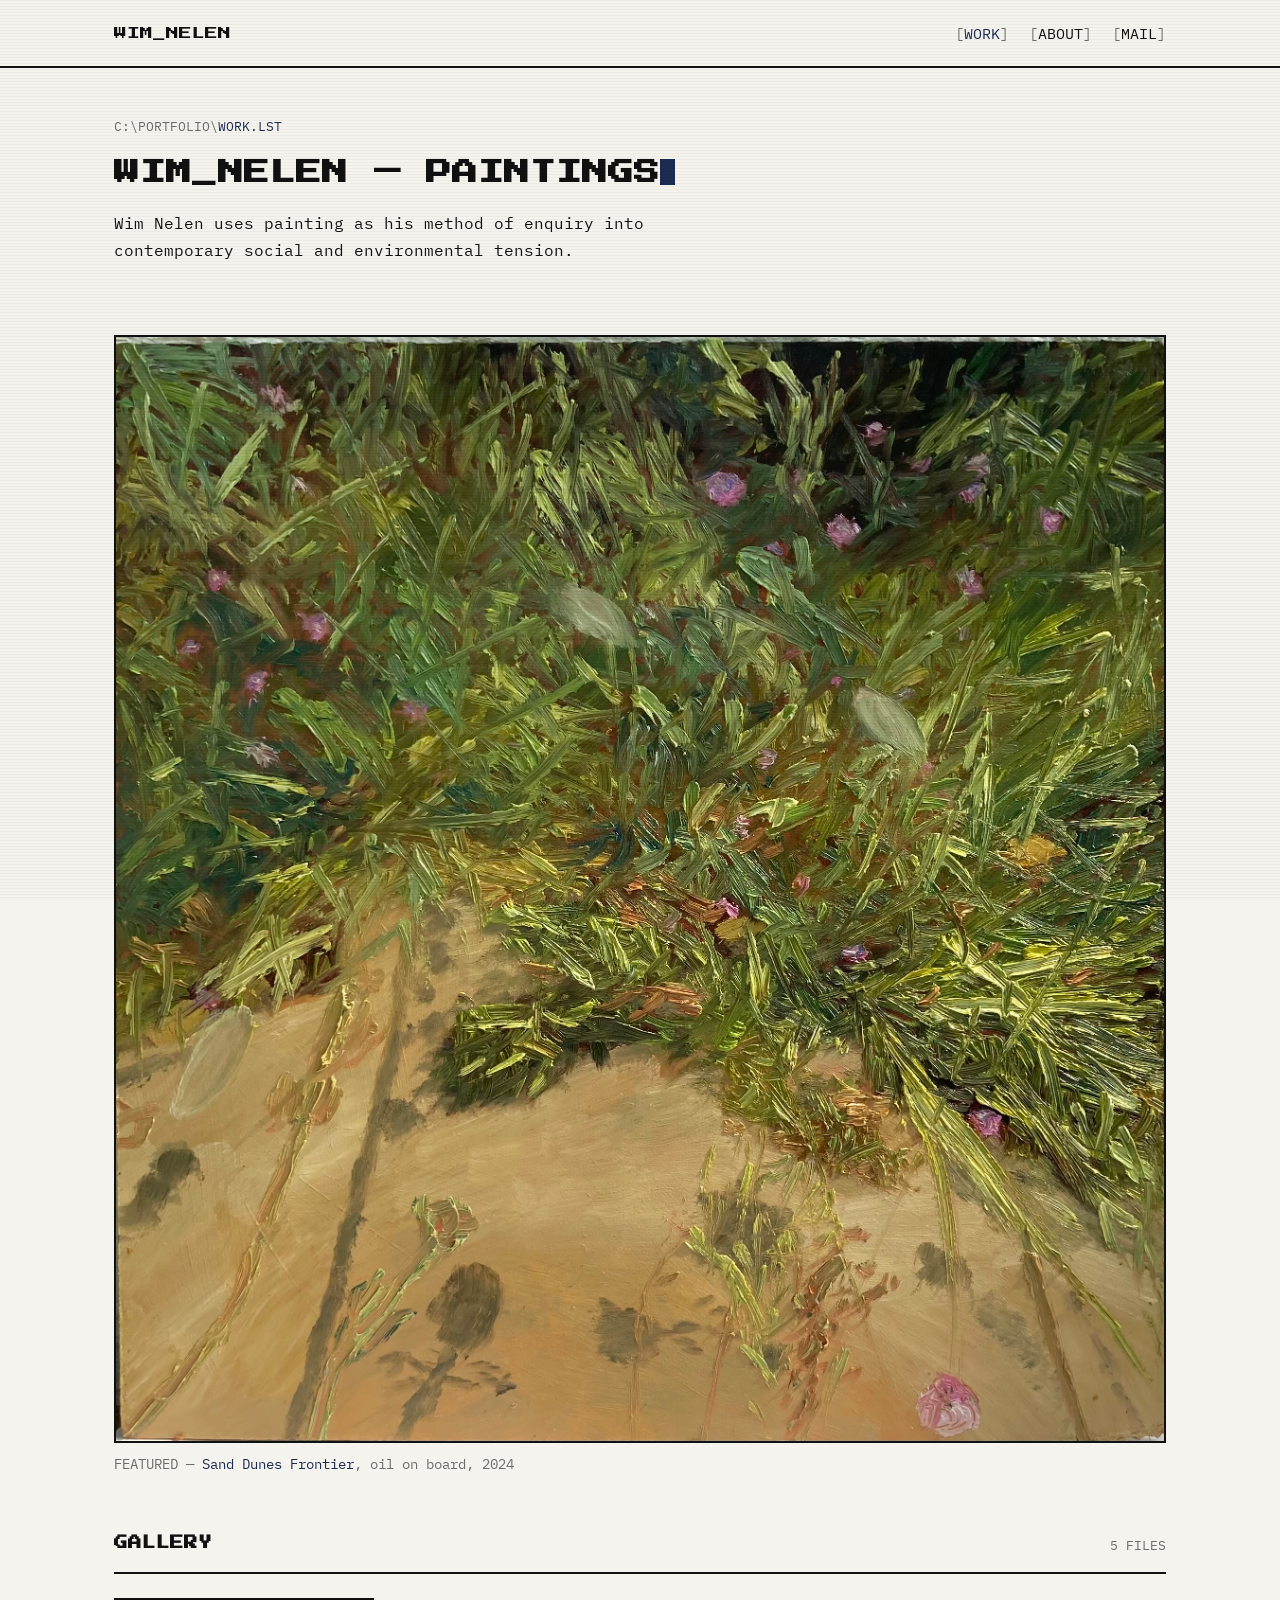
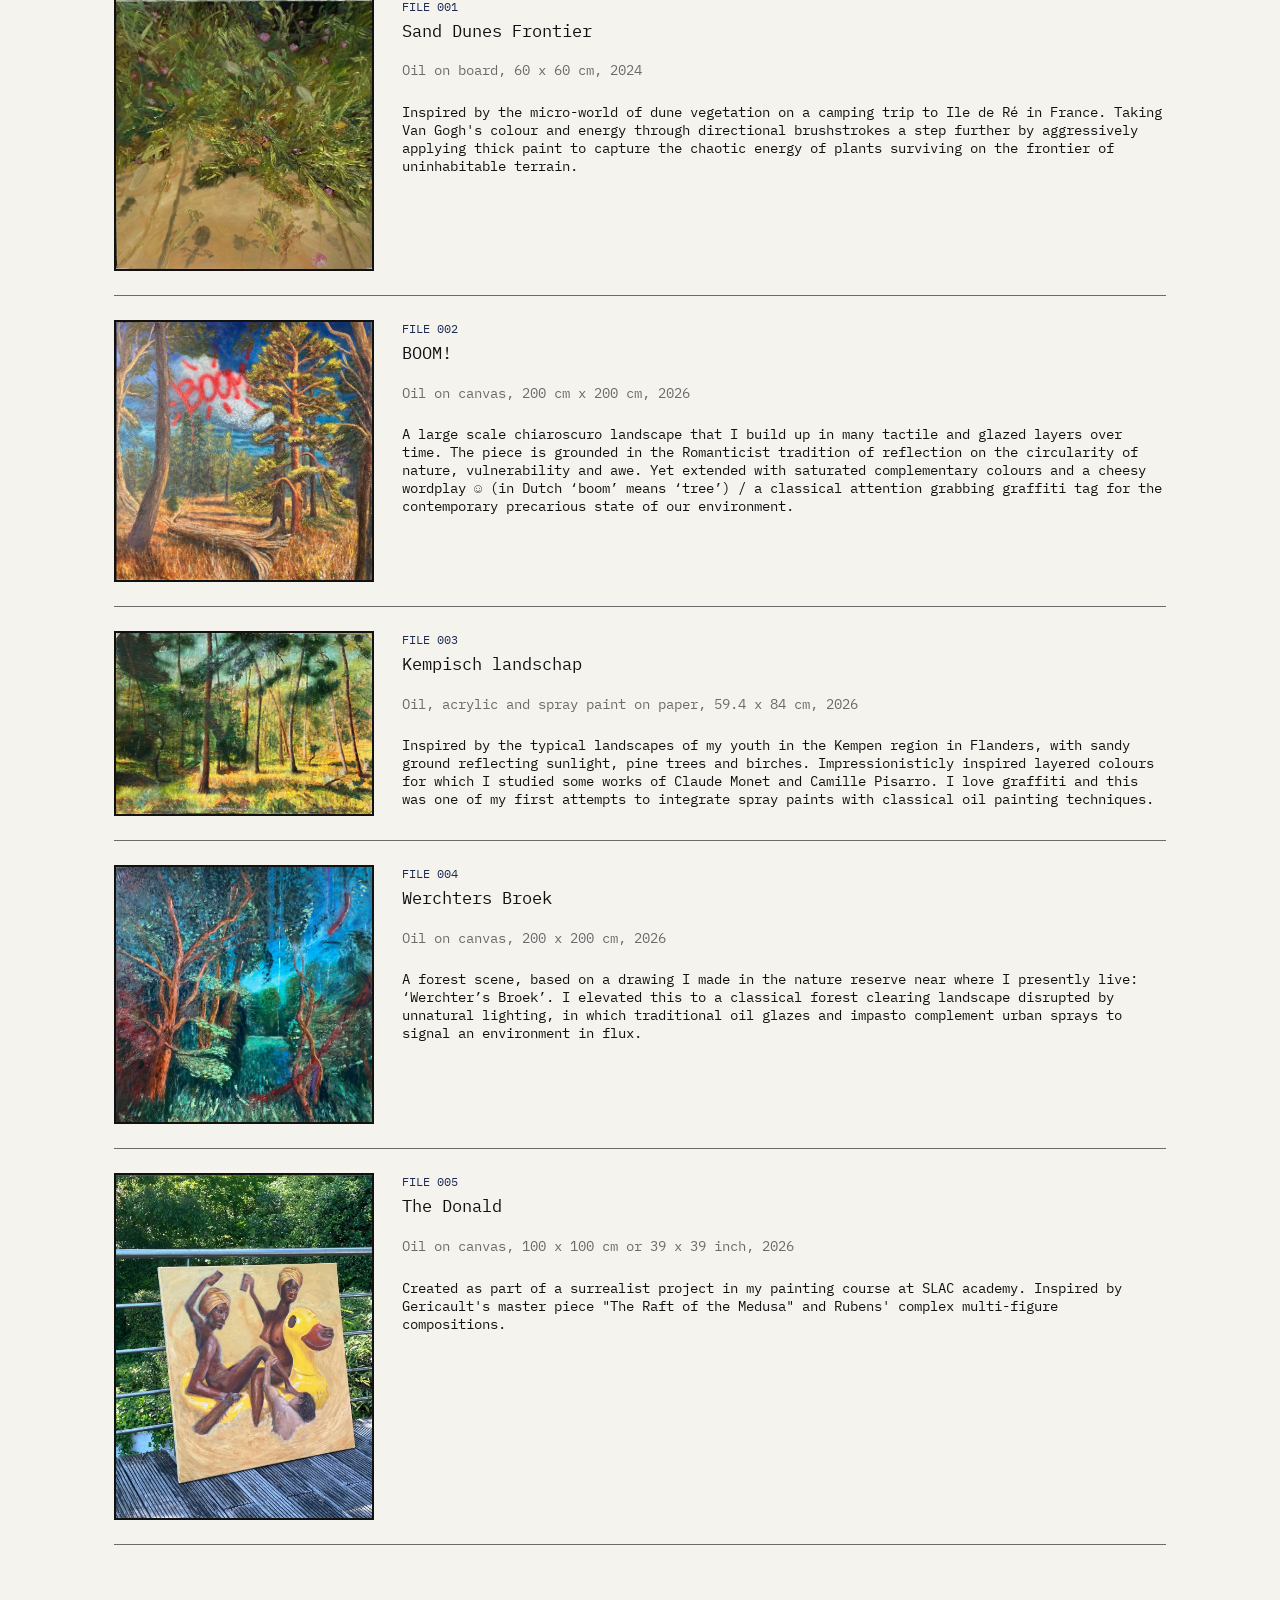
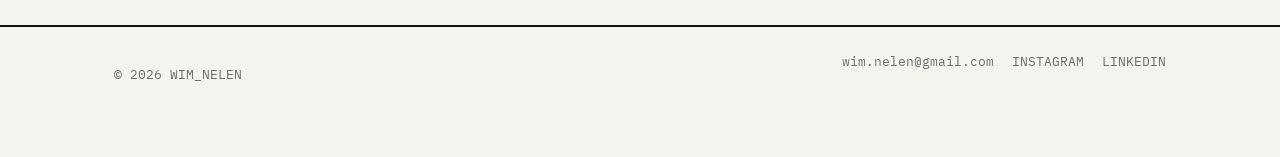
==== commit 43a4d1a0: "Update portfolio content Co-authored-by: Copilot <223556219+Copilot@users.noreply.github.com>" ====
--- a/index.html
+++ b/index.html
@@ -28,7 +28,7 @@
   <header class="banner">
     <div class="path">C:\PORTFOLIO\<span class="accent">WORK.LST</span></div>
     <h1>WIM_NELEN — PAINTINGS<span class="cursor"></span></h1>
-    <p>Wim Nelen is a Belgian painter exploring mood creation and atmosphere through landscapes.</p>
+    <p>Wim Nelen uses painting as his method of enquiry into contemporary social and environmental tension.</p>
   </header>
 
   <div class="feature">
@@ -57,39 +57,39 @@
       </div>
     </button>
 
-    <button class="piece" data-title="Cast no Shadow" data-meta="Oil on canvas, 45 x 60 cm or 18 x 24 inch, 2025" data-no="FILE 002" data-tex="tex-2">
+    <button class="piece" data-title="BOOM!" data-meta="Oil on canvas, 200 cm x 200 cm, 2026" data-no="FILE 002" data-tex="tex-2">
       <div class="thumb tex-2">
-        <video src="images/Cast-no-Shadow.mp4" autoplay muted loop playsinline></video>
+        <img src="images/BOOM.png" alt="BOOM!">
       </div>
       <div class="piece-info">
         <span class="no">FILE 002</span>
-        <p class="title">Cast no Shadow</p>
-        <p class="meta">Oil on canvas, 45 x 60 cm or 18 x 24 inch, 2025</p>
-        <p class="desc">Work in progress. Inspired by how Odd Nerdrum's Appelles school of painting preps the canvas with chalk and linseed oil. Taking this a step further for a dramatic impasto effect on a reflection of circularity of nature. While painting this Doron Langberg showed his moody landscape impressions at Jeffrey Deitch's gallery - an eye opener for bolder colour choices.</p>
+        <p class="title">BOOM!</p>
+        <p class="meta">Oil on canvas, 200 cm x 200 cm, 2026</p>
+        <p class="desc">A large scale chiaroscuro landscape that I build up in many tactile and glazed layers over time. The piece is grounded in the Romanticist tradition of reflection on the circularity of nature, vulnerability and awe. Yet extended with saturated complementary colours and a cheesy wordplay ☺️ (in Dutch ‘boom’ means ‘tree’) / a classical attention grabbing graffiti tag for the contemporary precarious state of our environment.</p>
       </div>
     </button>
 
-    <button class="piece" data-title="Kempisch Landschap" data-meta="Oil, acrylic and spray paint on paper, 59.4 x 84 cm or 23,4 x 33,1 inch, 2026" data-no="FILE 003" data-tex="tex-3">
+    <button class="piece" data-title="Kempisch Landschap" data-meta="Oil, acrylic and spray paint on paper, 59.4 x 84 cm, 2026" data-no="FILE 003" data-tex="tex-3">
       <div class="thumb tex-3">
         <img src="images/Kempisch-Landschap.png" alt="acrylic and oil painting with spray paint graffiti of a landscap typical for the Kempen region in Flanders, with pine tree and impressionistic layered brushstrokes">
       </div>
       <div class="piece-info">
         <span class="no">FILE 003</span>
         <p class="title">Kempisch landschap</p>
-        <p class="meta">Oil, acrylic and spray paint on paper, 59.4 x 84 cm or 23,4 x 33,1 inch, 2026</p>
+        <p class="meta">Oil, acrylic and spray paint on paper, 59.4 x 84 cm, 2026</p>
         <p class="desc">Inspired by the typical landscapes of my youth in the Kempen region in Flanders, with sandy ground reflecting sunlight, pine trees and birches. Impressionisticly inspired layered colours for which I studied some works of Claude Monet and Camille Pisarro. I love graffiti and this was one of my first attempts to integrate spray paints with classical oil painting techniques.</p>
       </div>
     </button>
 
-    <button class="piece" data-title="Werchters Broek" data-meta="Oil on canvas, 200 x 200 cm or 79 x 79 inch, 2026" data-no="FILE 004" data-tex="tex-4">
+    <button class="piece" data-title="Werchters Broek" data-meta="Oil on canvas, 200 x 200 cm, 2026" data-no="FILE 004" data-tex="tex-4">
       <div class="thumb tex-4">
-        <img src="images/Werchters-Broek.png" alt="large oil painting of landscape with trees golden hour Werchters Broek">
+        <img src="images/Werchters-Broek.png" alt="large oil painting spray paint graffiti of landscape with trees Werchters Broek">
       </div>
       <div class="piece-info">
         <span class="no">FILE 004</span>
         <p class="title">Werchters Broek</p>
-        <p class="meta">Oil on canvas, 200 x 200 cm or 79 x 79 inch, 2026</p>
-        <p class="desc">Work in progress. I experienced the mystical whilst slightly omnious mood of this landscape when cycling along the Demer river in Werchter. Inspired by the dreamlike quality of Jennifer Packer's painting layers and the moody colour choices of Doron Langberg.</p>
+        <p class="meta">Oil on canvas, 200 x 200 cm, 2026</p>
+        <p class="desc">A forest scene, based on a drawing I made in the nature reserve near where I presently live: ‘Werchter’s Broek’. I elevated this to a classical forest clearing landscape disrupted by unnatural lighting, in which traditional oil glazes and impasto complement urban sprays to signal an environment in flux.</p>
       </div>
     </button>
 
